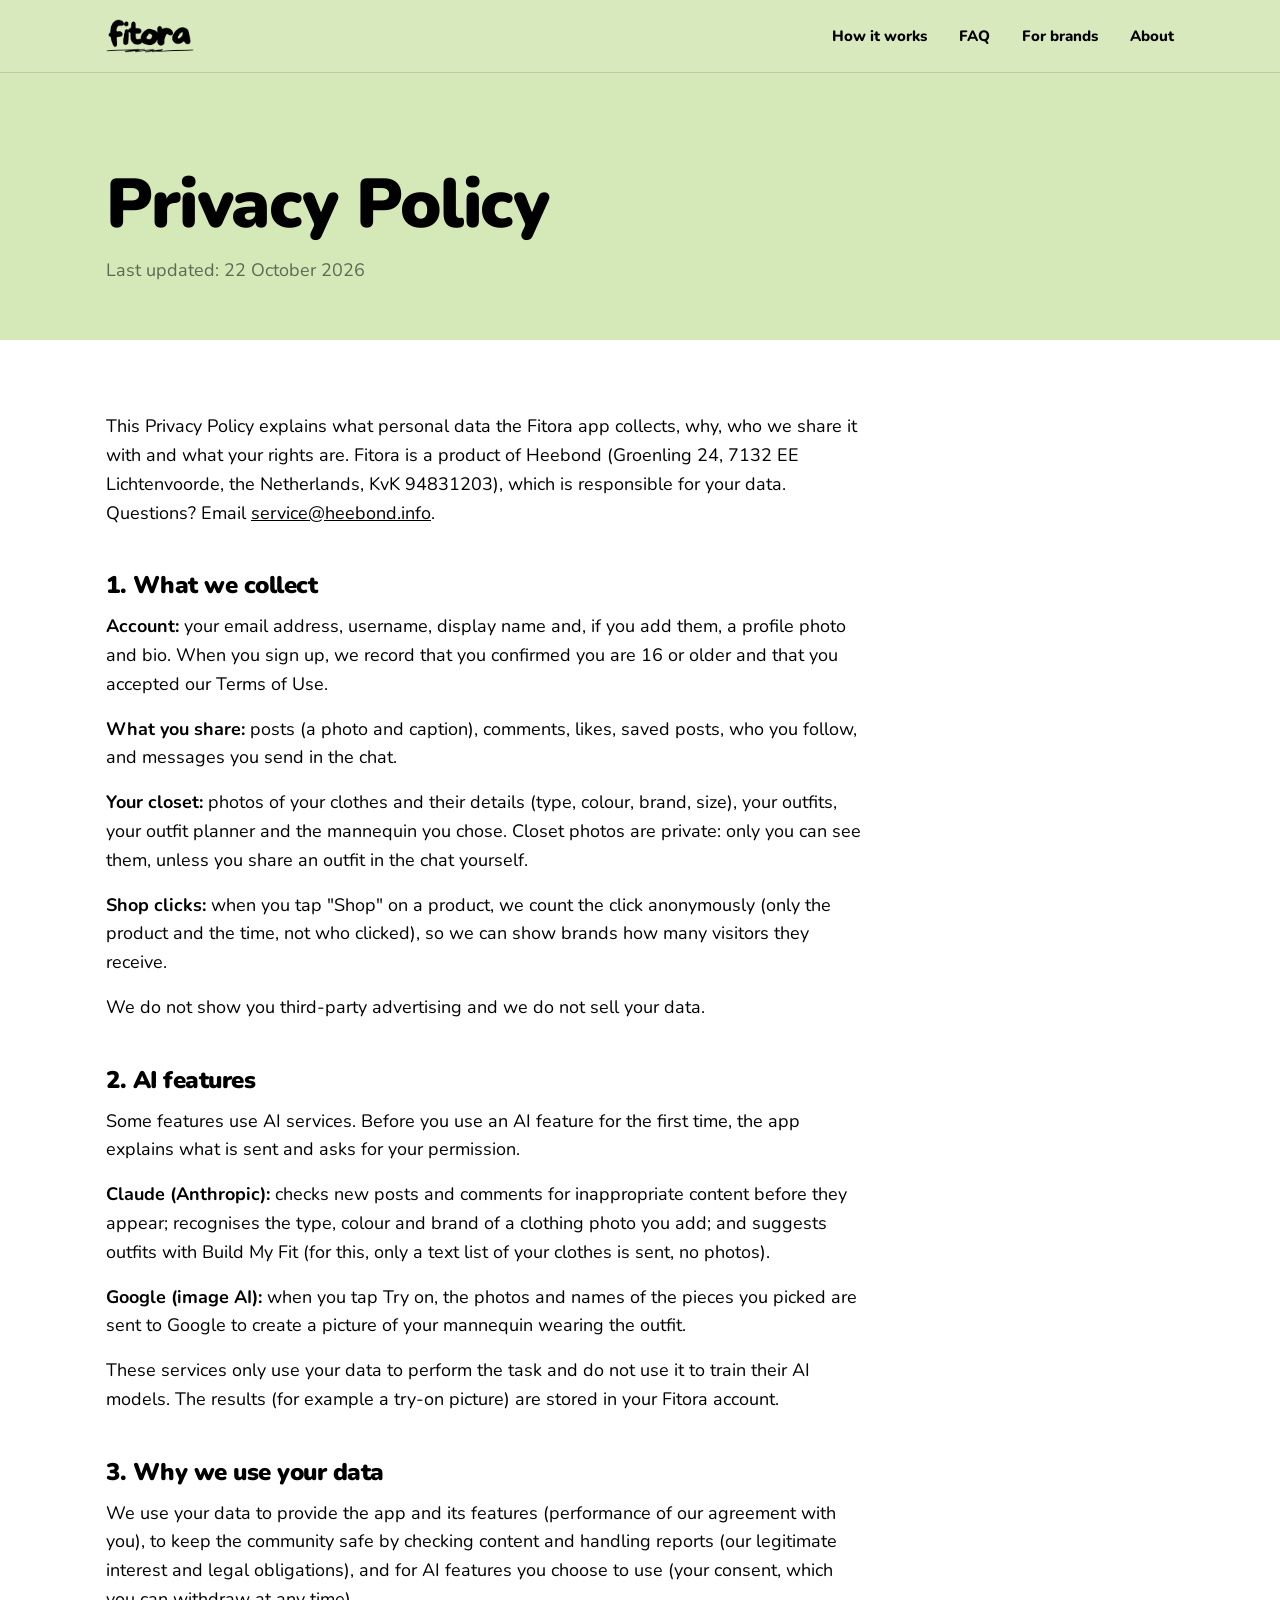
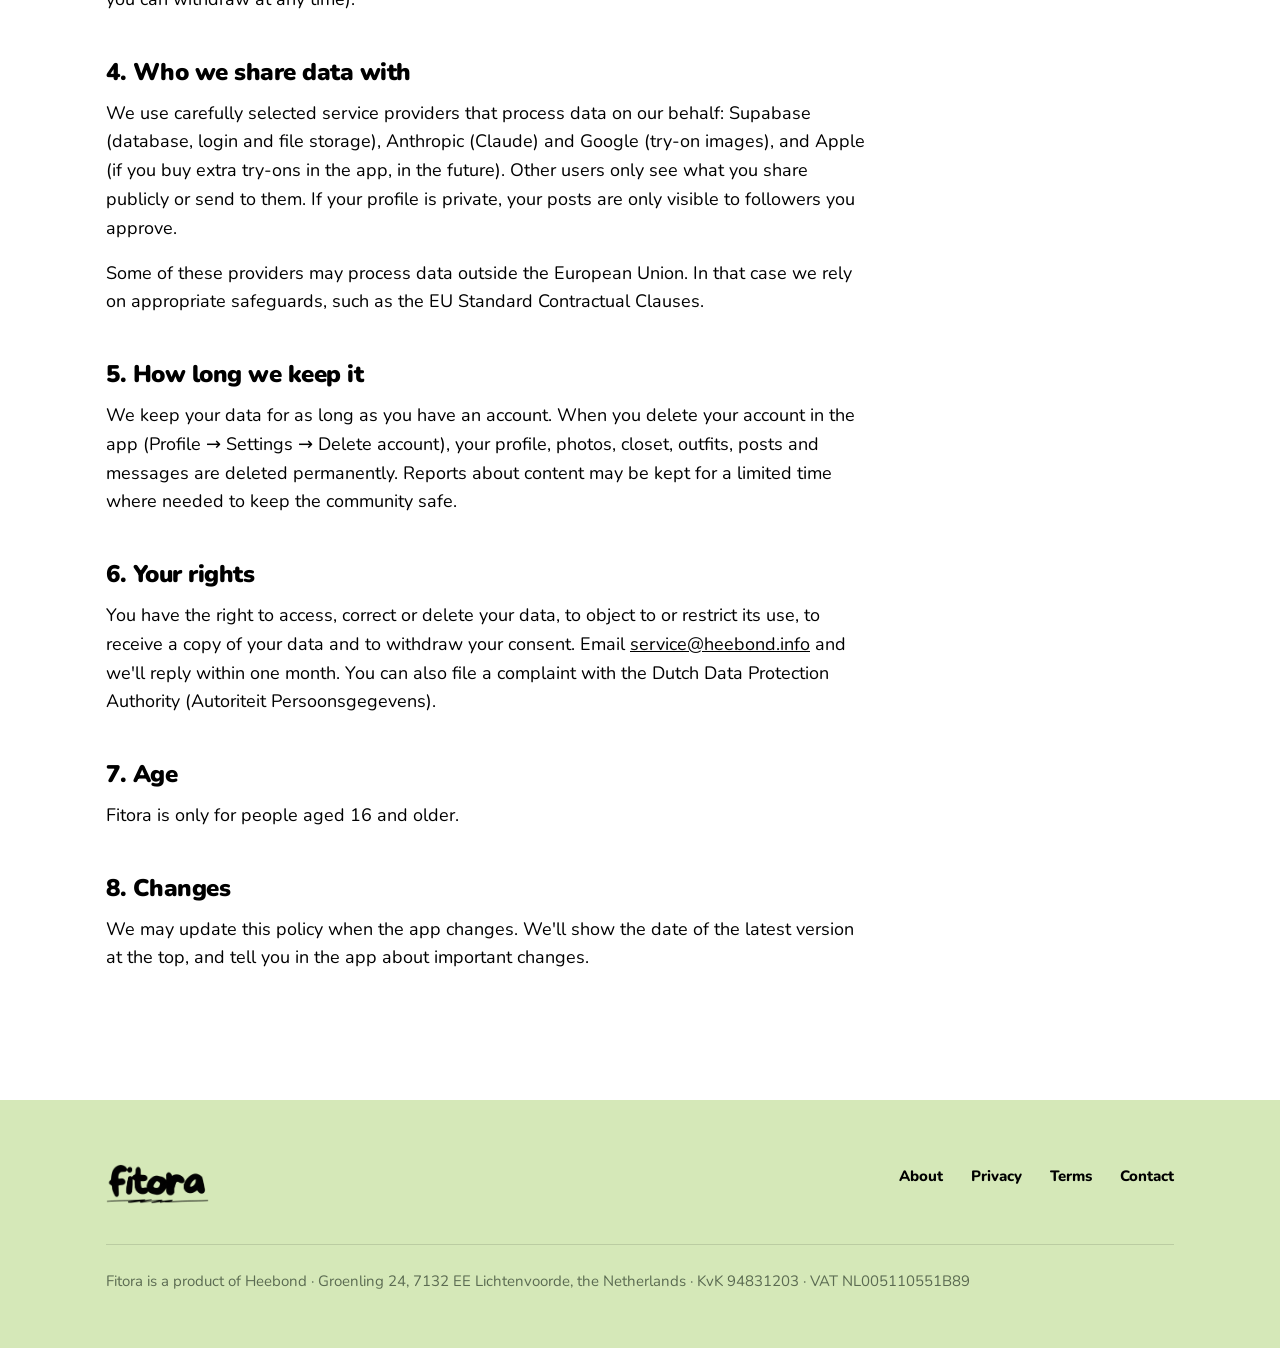
==== privacy.html @ f47717f4 "Website: pagina's About, Privacy Policy en Terms of Use in dezelfde stijl als de homepagina Co-Autho" ====
<!doctype html>
<html lang="en">
  <head>
    <meta charset="utf-8" />
    <meta name="viewport" content="width=device-width, initial-scale=1" />
    <title>Privacy Policy – Fitora</title>
    <meta name="description" content="How the Fitora app handles your personal data." />
    <link rel="icon" href="assets/f-logo.png" />
    <link rel="preconnect" href="https://fonts.googleapis.com" />
    <link rel="preconnect" href="https://fonts.gstatic.com" crossorigin />
    <link
      href="https://fonts.googleapis.com/css2?family=Nunito:wght@400;600;800;900&display=swap"
      rel="stylesheet"
    />
    <link rel="stylesheet" href="style.css" />
  </head>
  <body>
    <nav class="nav">
      <div class="wrap">
        <a class="logo" href="index.html" aria-label="Fitora home">
          <img src="assets/wordmark.png" alt="Fitora" />
        </a>
        <ul>
          <li><a href="index.html#how">How it works</a></li>
          <li><a href="index.html#faq">FAQ</a></li>
          <li><a href="index.html#brands">For brands</a></li>
          <li><a href="about.html">About</a></li>
        </ul>
      </div>
    </nav>

    <header class="page-head">
      <div class="wrap">
        <h1>Privacy Policy</h1>
        <p>Last updated: 22 October 2026</p>
      </div>
    </header>

    <main class="wrap">
      <article class="prose">
        <p>This Privacy Policy explains what personal data the Fitora app collects, why, who we share it with and what your rights are. Fitora is a product of Heebond (Groenling 24, 7132 EE Lichtenvoorde, the Netherlands, KvK 94831203), which is responsible for your data. Questions? Email <a href="mailto:service@heebond.info">service@heebond.info</a>.</p>

        <h3>1. What we collect</h3>
        <p><b>Account:</b> your email address, username, display name and, if you add them, a profile photo and bio. When you sign up, we record that you confirmed you are 16 or older and that you accepted our Terms of Use.</p>
        <p><b>What you share:</b> posts (a photo and caption), comments, likes, saved posts, who you follow, and messages you send in the chat.</p>
        <p><b>Your closet:</b> photos of your clothes and their details (type, colour, brand, size), your outfits, your outfit planner and the mannequin you chose. Closet photos are private: only you can see them, unless you share an outfit in the chat yourself.</p>
        <p><b>Shop clicks:</b> when you tap "Shop" on a product, we count the click anonymously (only the product and the time, not who clicked), so we can show brands how many visitors they receive.</p>
        <p>We do not show you third-party advertising and we do not sell your data.</p>

        <h3>2. AI features</h3>
        <p>Some features use AI services. Before you use an AI feature for the first time, the app explains what is sent and asks for your permission.</p>
        <p><b>Claude (Anthropic):</b> checks new posts and comments for inappropriate content before they appear; recognises the type, colour and brand of a clothing photo you add; and suggests outfits with Build My Fit (for this, only a text list of your clothes is sent, no photos).</p>
        <p><b>Google (image AI):</b> when you tap Try on, the photos and names of the pieces you picked are sent to Google to create a picture of your mannequin wearing the outfit.</p>
        <p>These services only use your data to perform the task and do not use it to train their AI models. The results (for example a try-on picture) are stored in your Fitora account.</p>

        <h3>3. Why we use your data</h3>
        <p>We use your data to provide the app and its features (performance of our agreement with you), to keep the community safe by checking content and handling reports (our legitimate interest and legal obligations), and for AI features you choose to use (your consent, which you can withdraw at any time).</p>

        <h3>4. Who we share data with</h3>
        <p>We use carefully selected service providers that process data on our behalf: Supabase (database, login and file storage), Anthropic (Claude) and Google (try-on images), and Apple (if you buy extra try-ons in the app, in the future). Other users only see what you share publicly or send to them. If your profile is private, your posts are only visible to followers you approve.</p>
        <p>Some of these providers may process data outside the European Union. In that case we rely on appropriate safeguards, such as the EU Standard Contractual Clauses.</p>

        <h3>5. How long we keep it</h3>
        <p>We keep your data for as long as you have an account. When you delete your account in the app (Profile &rarr; Settings &rarr; Delete account), your profile, photos, closet, outfits, posts and messages are deleted permanently. Reports about content may be kept for a limited time where needed to keep the community safe.</p>

        <h3>6. Your rights</h3>
        <p>You have the right to access, correct or delete your data, to object to or restrict its use, to receive a copy of your data and to withdraw your consent. Email <a href="mailto:service@heebond.info">service@heebond.info</a> and we'll reply within one month. You can also file a complaint with the Dutch Data Protection Authority (Autoriteit Persoonsgegevens).</p>

        <h3>7. Age</h3>
        <p>Fitora is only for people aged 16 and older.</p>

        <h3>8. Changes</h3>
        <p>We may update this policy when the app changes. We'll show the date of the latest version at the top, and tell you in the app about important changes.</p>
      </article>
    </main>

    <footer>
      <div class="wrap">
        <div class="top">
          <a class="logo" href="index.html" aria-label="Fitora home">
            <img src="assets/wordmark.png" alt="Fitora" />
          </a>
          <ul>
            <li><a href="about.html">About</a></li>
            <li><a href="privacy.html">Privacy</a></li>
            <li><a href="terms.html">Terms</a></li>
            <li><a href="mailto:service@heebond.info">Contact</a></li>
          </ul>
        </div>
        <p class="legal">
          Fitora is a product of Heebond · Groenling 24, 7132 EE Lichtenvoorde, the Netherlands ·
          KvK 94831203 · VAT NL005110551B89
        </p>
      </div>
    </footer>
  </body>
</html>
---- style.css ----
/* Fitora website: house style (dark green, light green, black, white). */
:root {
  --green: #2f641d;
  --light: #d5e8b8;
  --black: #000000;
  --white: #ffffff;
  --muted: #5b6b52; /* same as textMuted in the app */
  --line: rgba(0, 0, 0, 0.12);
  --radius: 28px;
  --max: 1180px;
  --pad: clamp(20px, 5vw, 56px);
  --font: 'Nunito', system-ui, -apple-system, 'Segoe UI', sans-serif;
}

* {
  box-sizing: border-box;
}

html {
  scroll-behavior: smooth;
}

body {
  margin: 0;
  font-family: var(--font);
  font-size: 18px;
  line-height: 1.6;
  color: var(--black);
  background: var(--white);
  -webkit-font-smoothing: antialiased;
}

img {
  max-width: 100%;
  display: block;
}

a {
  color: inherit;
}

.wrap {
  max-width: var(--max);
  margin: 0 auto;
  padding: 0 var(--pad);
}

/* ---------- Navigation ---------- */
.nav {
  position: sticky;
  top: 0;
  z-index: 10;
  background: rgba(213, 232, 184, 0.92);
  backdrop-filter: saturate(1.4) blur(10px);
  border-bottom: 1px solid var(--line);
}

.nav .wrap {
  display: flex;
  align-items: center;
  justify-content: space-between;
  height: 72px;
}

.nav .logo img {
  height: 34px;
  width: auto;
}

.nav ul {
  display: flex;
  gap: 32px;
  margin: 0;
  padding: 0;
  list-style: none;
  font-size: 15px;
  font-weight: 800;
}

.nav a {
  text-decoration: none;
}

.nav a:hover {
  color: var(--green);
}

.pill {
  display: inline-flex;
  align-items: center;
  gap: 10px;
  padding: 14px 26px;
  border-radius: 999px;
  background: var(--green);
  color: var(--white);
  font-weight: 900;
  font-size: 16px;
  text-decoration: none;
  white-space: nowrap;
}

.pill.ghost {
  background: transparent;
  color: var(--black);
  border: 2px solid var(--black);
}

/* ---------- Hero ---------- */
.hero {
  background: var(--light);
  overflow: hidden;
}

.hero .wrap {
  display: grid;
  grid-template-columns: 1.1fr 0.9fr;
  align-items: center;
  gap: 40px;
  padding-top: clamp(48px, 8vw, 96px);
  padding-bottom: clamp(48px, 8vw, 96px);
}

.eyebrow {
  display: inline-block;
  margin-bottom: 20px;
  padding: 6px 14px;
  border-radius: 999px;
  background: var(--white);
  font-size: 13px;
  font-weight: 900;
  letter-spacing: 0.08em;
  text-transform: uppercase;
}

h1,
h2,
h3 {
  margin: 0;
  font-weight: 900;
  line-height: 1.02;
  letter-spacing: -0.02em;
}

h1 {
  font-size: clamp(44px, 5.4vw, 76px);
}

h2 {
  font-size: clamp(36px, 5vw, 64px);
}

h3 {
  font-size: 24px;
  line-height: 1.2;
}

.lead {
  max-width: 520px;
  margin: 24px 0 36px;
  font-size: clamp(18px, 2vw, 21px);
  color: var(--muted);
}

.actions {
  display: flex;
  flex-wrap: wrap;
  gap: 14px;
}

/* ---------- Phones ---------- */
.phone {
  width: 100%;
  max-width: 300px;
  aspect-ratio: 488 / 850;
  border-radius: 44px;
  border: 10px solid var(--black);
  overflow: hidden;
  background: var(--white);
}

.phone img {
  width: 100%;
  height: 100%;
  object-fit: cover;
  object-position: top;
}

.hero .phones {
  position: relative;
  display: flex;
  justify-content: center;
}

.hero .phones .back {
  position: absolute;
  max-width: 250px;
  transform: translate(-58%, 34px) rotate(-6deg);
  opacity: 0.95;
}

.hero .phones .front {
  position: relative;
  transform: translateX(18%);
}

/* ---------- Sections ---------- */
section {
  padding: clamp(72px, 10vw, 128px) 0;
}

.section-head {
  max-width: 720px;
  margin-bottom: clamp(40px, 6vw, 72px);
}

.section-head p {
  margin: 20px 0 0;
  color: var(--muted);
  font-size: 20px;
}

.feature {
  display: grid;
  grid-template-columns: 1fr 1fr;
  align-items: center;
  gap: clamp(32px, 6vw, 96px);
}

.feature + .feature {
  margin-top: clamp(72px, 10vw, 128px);
}

.feature.flip .feature-media {
  order: 2;
}

.feature-media {
  display: flex;
  justify-content: center;
  padding: clamp(32px, 5vw, 56px);
  border-radius: var(--radius);
  background: var(--light);
}

.feature-text .num {
  display: inline-flex;
  align-items: center;
  justify-content: center;
  width: 44px;
  height: 44px;
  margin-bottom: 20px;
  border-radius: 50%;
  background: var(--green);
  color: var(--white);
  font-weight: 900;
}

.feature-text h3 {
  font-size: clamp(30px, 3.6vw, 44px);
  line-height: 1.05;
}

.feature-text p {
  margin: 18px 0 0;
  color: var(--muted);
  font-size: 19px;
}

/* ---------- Green band ---------- */
.band {
  background: var(--green);
  color: var(--white);
}

.band .grid {
  display: grid;
  grid-template-columns: repeat(3, 1fr);
  gap: 24px;
}

.card {
  padding: 32px;
  border-radius: var(--radius);
  background: rgba(255, 255, 255, 0.08);
  border: 1px solid rgba(255, 255, 255, 0.18);
}

.card p {
  margin: 14px 0 0;
  color: rgba(255, 255, 255, 0.82);
  font-size: 17px;
}

.band .note {
  margin-top: 40px;
  font-size: 15px;
  color: rgba(255, 255, 255, 0.75);
}

/* ---------- FAQ ---------- */
.faq {
  max-width: 820px;
}

.faq details {
  border-bottom: 1px solid var(--line);
}

.faq summary {
  display: flex;
  justify-content: space-between;
  align-items: center;
  gap: 24px;
  padding: 26px 0;
  font-size: 21px;
  font-weight: 900;
  cursor: pointer;
  list-style: none;
}

.faq summary::-webkit-details-marker {
  display: none;
}

.faq summary::after {
  content: '+';
  font-size: 30px;
  font-weight: 400;
  line-height: 1;
}

.faq details[open] summary::after {
  content: '\2013';
}

.faq details p {
  margin: 0 0 26px;
  color: var(--muted);
}

/* ---------- Brands ---------- */
.brands {
  background: var(--black);
  color: var(--white);
}

.brands .wrap {
  display: flex;
  align-items: center;
  justify-content: space-between;
  gap: 40px;
}

.brands p {
  max-width: 560px;
  margin: 20px 0 0;
  color: rgba(255, 255, 255, 0.75);
  font-size: 19px;
}

.brands .pill {
  background: var(--light);
  color: var(--black);
}

/* ---------- Footer ---------- */
footer {
  padding: 64px 0 40px;
  background: var(--light);
  font-size: 15px;
}

footer .top {
  display: flex;
  justify-content: space-between;
  gap: 40px;
  flex-wrap: wrap;
}

footer .logo img {
  height: 40px;
  width: auto;
}

footer ul {
  display: flex;
  gap: 28px;
  margin: 0;
  padding: 0;
  list-style: none;
  font-weight: 800;
}

footer a {
  text-decoration: none;
}

footer .legal {
  margin-top: 40px;
  padding-top: 24px;
  border-top: 1px solid var(--line);
  color: var(--muted);
}

/* ---------- Text pages (About, Privacy, Terms) ---------- */
.page-head {
  padding: clamp(56px, 8vw, 96px) 0 clamp(32px, 5vw, 56px);
  background: var(--light);
}

.page-head p {
  margin: 16px 0 0;
  color: var(--muted);
}

.prose {
  max-width: 760px;
  padding-top: clamp(48px, 6vw, 72px);
  padding-bottom: clamp(72px, 10vw, 112px);
}

.prose h3 {
  margin: 44px 0 12px;
}

.prose p {
  margin: 0 0 16px;
  color: var(--black);
}

/* ---------- Phones and small screens ---------- */
@media (max-width: 860px) {
  .nav ul {
    display: none;
  }

  .hero .wrap,
  .feature,
  .band .grid {
    grid-template-columns: 1fr;
  }

  .hero .phones .back {
    display: none;
  }

  .hero .phones .front {
    transform: none;
  }

  .feature.flip .feature-media {
    order: 0;
  }

  .brands .wrap {
    flex-direction: column;
    align-items: flex-start;
  }
}
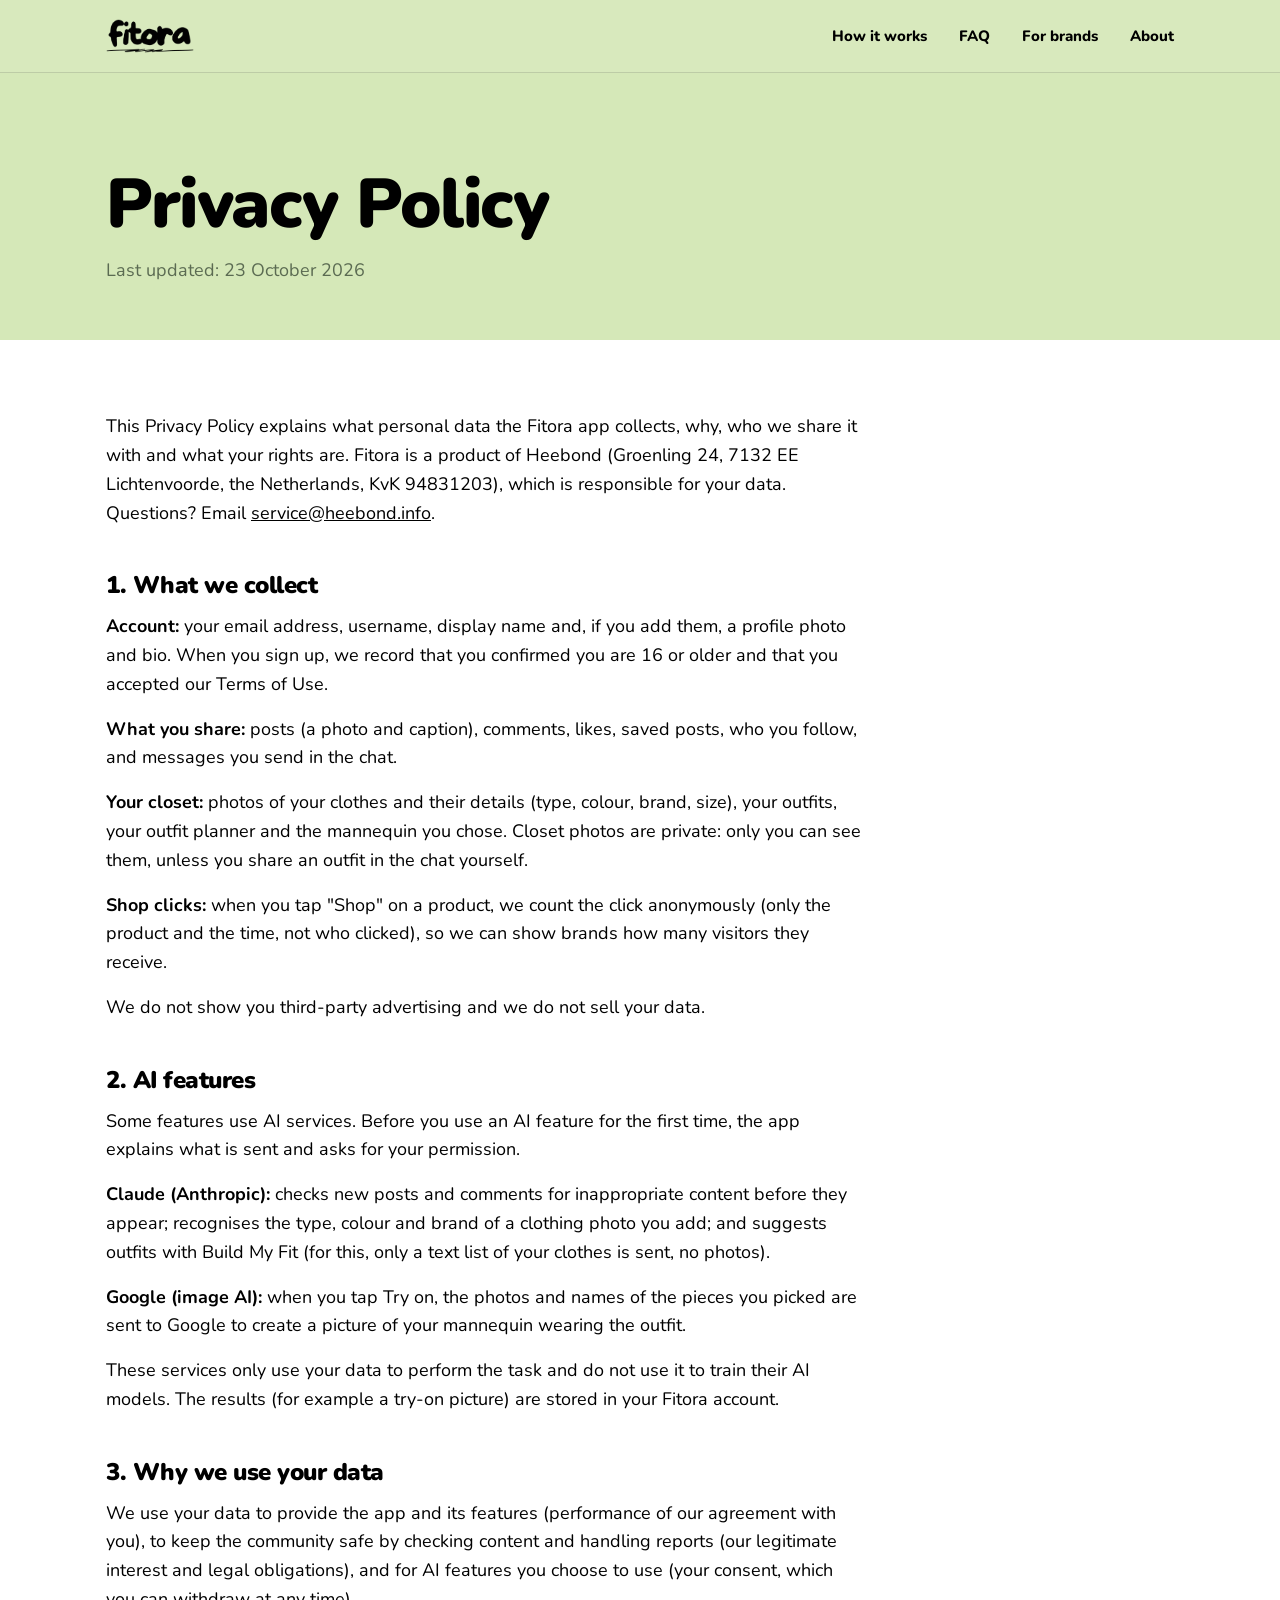
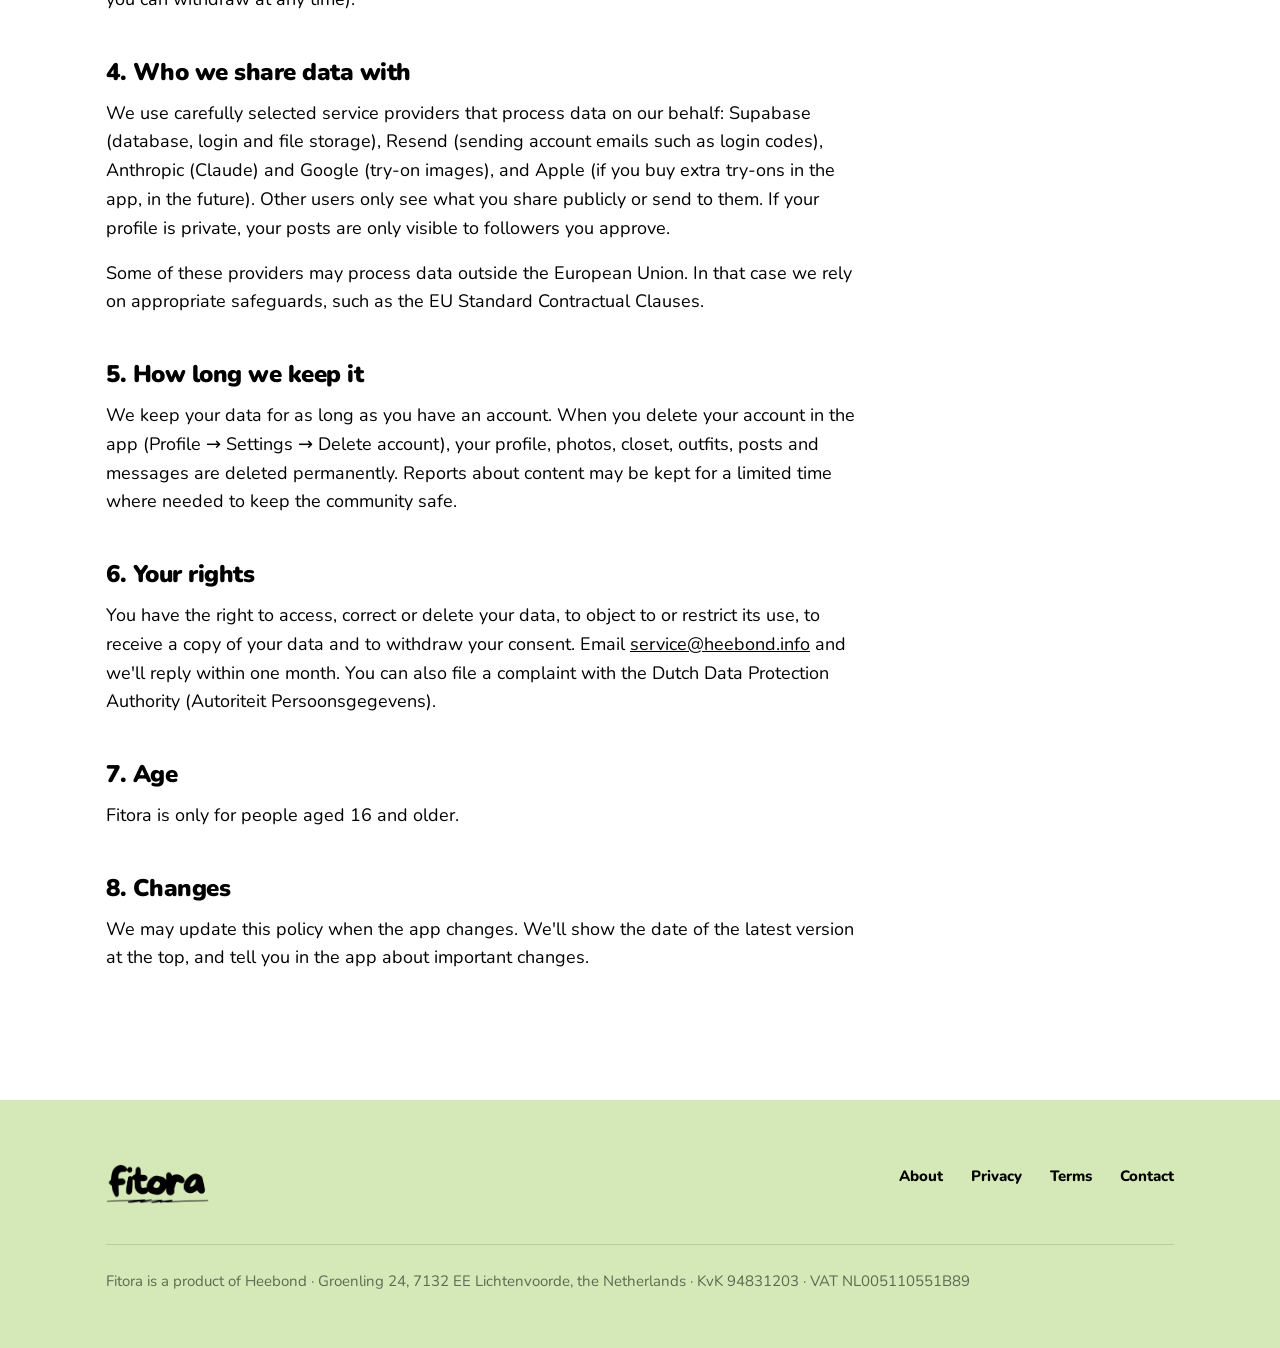
==== commit 858ae043: "Wachtwoord vergeten met code per mail (1.2b) en eigen mailer via Resend voorbereid (1.2c) - Inlogsch" ====
--- a/privacy.html
+++ b/privacy.html
@@ -32,7 +32,7 @@
     <header class="page-head">
       <div class="wrap">
         <h1>Privacy Policy</h1>
-        <p>Last updated: 22 October 2026</p>
+        <p>Last updated: 23 October 2026</p>
       </div>
     </header>
 
@@ -57,7 +57,7 @@
         <p>We use your data to provide the app and its features (performance of our agreement with you), to keep the community safe by checking content and handling reports (our legitimate interest and legal obligations), and for AI features you choose to use (your consent, which you can withdraw at any time).</p>
 
         <h3>4. Who we share data with</h3>
-        <p>We use carefully selected service providers that process data on our behalf: Supabase (database, login and file storage), Anthropic (Claude) and Google (try-on images), and Apple (if you buy extra try-ons in the app, in the future). Other users only see what you share publicly or send to them. If your profile is private, your posts are only visible to followers you approve.</p>
+        <p>We use carefully selected service providers that process data on our behalf: Supabase (database, login and file storage), Resend (sending account emails such as login codes), Anthropic (Claude) and Google (try-on images), and Apple (if you buy extra try-ons in the app, in the future). Other users only see what you share publicly or send to them. If your profile is private, your posts are only visible to followers you approve.</p>
         <p>Some of these providers may process data outside the European Union. In that case we rely on appropriate safeguards, such as the EU Standard Contractual Clauses.</p>
 
         <h3>5. How long we keep it</h3>
